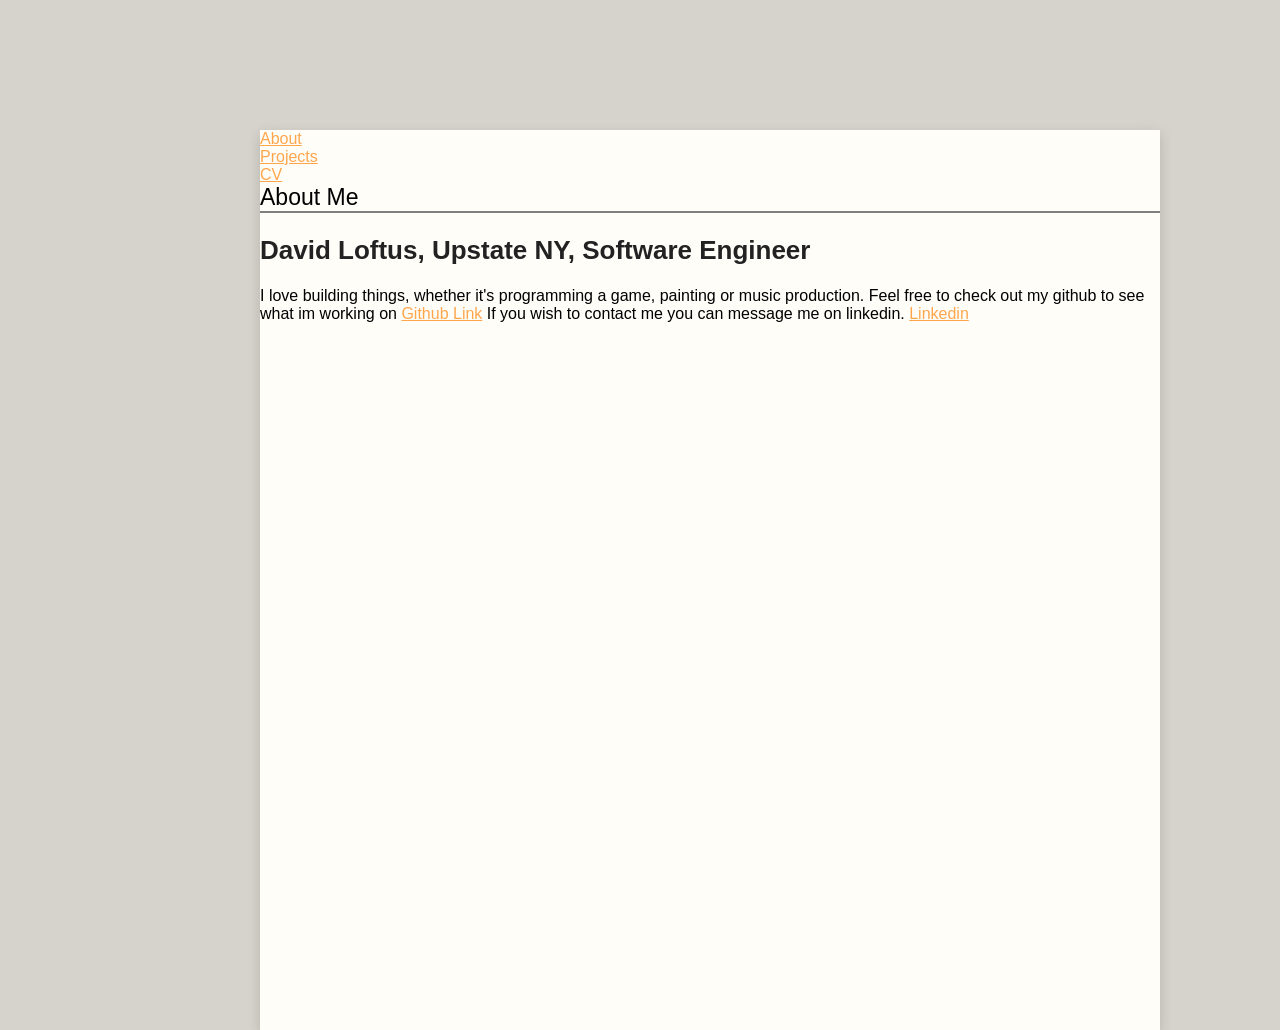
==== index.html @ c5fcebd1 "Update index.html" ====
<!DOCTYPE html>
<html lang="en">
    <head>
        <link rel="stylesheet" type="text/css" href="style.css">
        <meta charset="utf-8">
        <meta name="viewport" content="width=device-width">

        <title>About Me</title>
        <meta name ="description" content="My personal webpage">

    </head>
    <body>
        
        <div class ="bg_img1"></div>
        <div class ="bg_img2"></div>
        
        <div class = "container">
            <div class="top-links">
                <div class="link-box">
                    <a href="/">About</a>
                </div>

                <div class="link-box">
                    <a href="/writing/">Projects</a>
                </div>

                <div class="link-box">
                    <a href="/writing/cv">CV</a>
                </div>
        </div>
        <header>
            About Me
        </header>
            
        <article>
            <h1>David Loftus, Upstate NY, Software Engineer</h1>
            <p>I love building things, whether it's programming a game, painting or music production. 
            Feel free to check out my github to see what im working on <a href="https://github.com/Cordeo0">Github Link</a>
            If you wish to contact me you can message me on linkedin. <a href="https://linkedin.com/in/david-loftus-1219a8275">Linkedin</a>    
            </p>

        </article>
        </div>
    </body>
</html>
---- style.css ----
body {
  margin: 0 auto;
  
  width: 1400px;
  height: 400px;
  padding: 25px 10px 25px;
  font-family: "Helvetica", "Arial", sans-serif;
  justify-content: center;

  
  background-color: #d6d3cc;

  display: grid;
  row-gap: 5px;
  grid-template-columns: auto auto;
  grid-template-rows: 60px auto;
  grid-template-areas:
    "header nav"
    "ct ct"
}
.container {
  max-width: 900px;
  margin: 40px auto;
  background: #fffdf8;
  min-height: 100vh;
  padding: 50px, 60px;
  box-shadow: 0 4px 12px rgba(0,0,0,.15);
  
}

header {
  margin: 0px;
  font-size: 23px;
  
  grid-area: header;
  justify-self: left;
  align-self: end;
}
nav {
  font-size: 18px;
  letter-spacing: 1px;

  grid-area: nav;
  justify-self: right;
  align-self: end;
}
nav a {
  margin-left: 20px;

  text-align: right;
}
article {
  font-size: 16px;
  
  grid-area: ct;
  border-top: 2px solid gray;
}
a {
  color: #ffa64d;
}
h1, h2, strong {
  color: #222;
}
h1 {
  font-size: 26px;
}
h2 {
  
  font-size: 23px;
}


@media screen and (max-width: 430px) {
  body {
    grid-template-columns: auto;
    grid-template-rows: minmax(40px, auto) minmax(30px, auto) auto auto;
    grid-template-areas:
    "header"
    "nav"
    "ct"
  }
  header, nav {
    text-align: center;
    justify-self: center;
  }
  nav a {
    margin: 0 10px;
  }
}
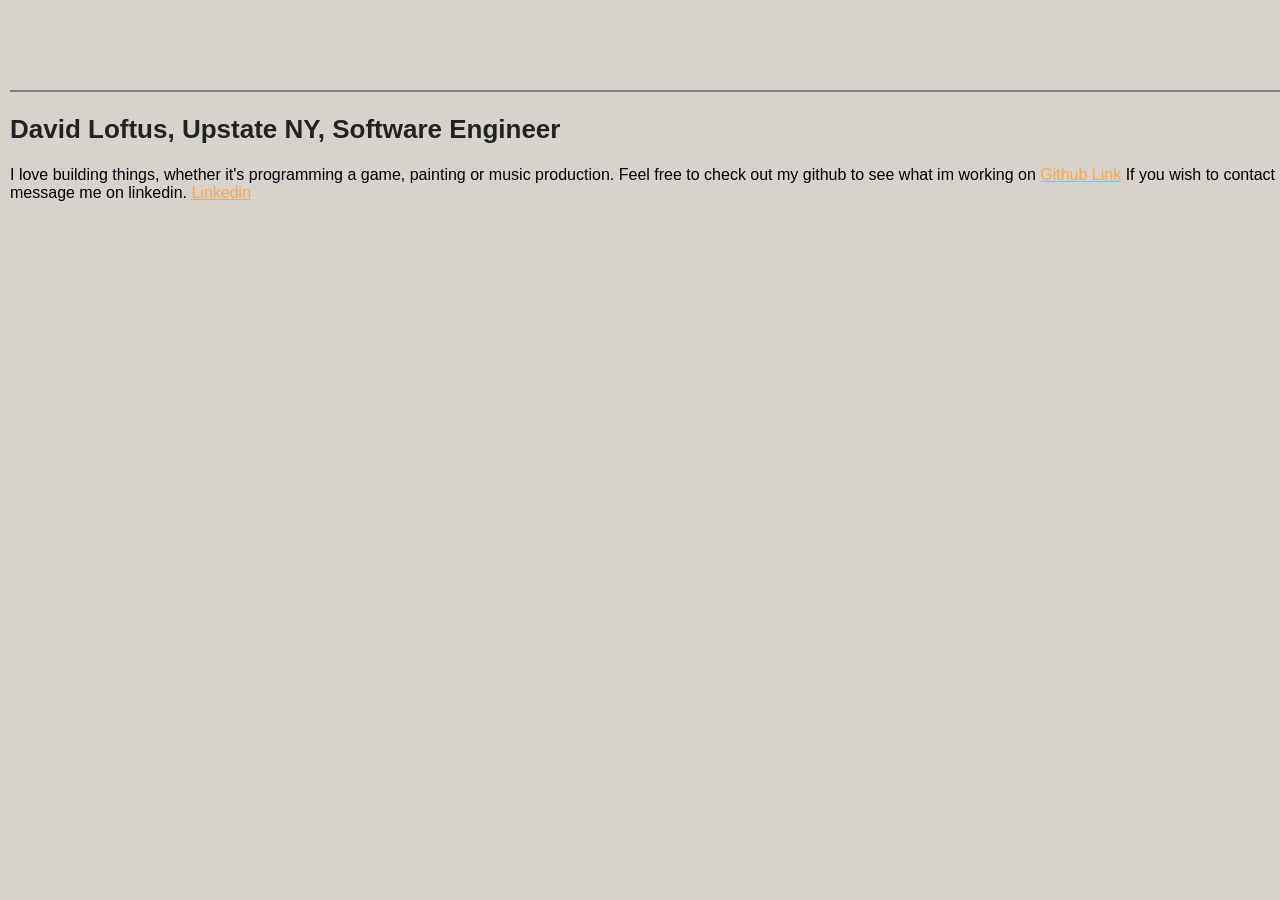
==== commit d36fb068: "Update index.html" ====
--- a/index.html
+++ b/index.html
@@ -14,23 +14,9 @@
         <div class ="bg_img1"></div>
         <div class ="bg_img2"></div>
         
-        <div class = "container">
-            <div class="top-links">
-                <div class="link-box">
-                    <a href="/">About</a>
-                </div>
-
-                <div class="link-box">
-                    <a href="/writing/">Projects</a>
-                </div>
-
-                <div class="link-box">
-                    <a href="/writing/cv">CV</a>
-                </div>
-        </div>
-        <header>
-            About Me
-        </header>
+       
+    
+        
             
         <article>
             <h1>David Loftus, Upstate NY, Software Engineer</h1>
--- a/style.css
+++ b/style.css
@@ -17,6 +17,18 @@
   grid-template-areas:
     "header nav"
     "ct ct"
+}
+.img1{
+  background-image: url('images/bg_img1.jpg')
+}
+.img2{
+  background-image: url('images/bg_img2.jpg')
+}
+.bg_image{
+  height: 100%;
+  background-position: center;
+  background-repeat: no-repeat;
+  background-size: cover;
 }
 .container {
   max-width: 900px;
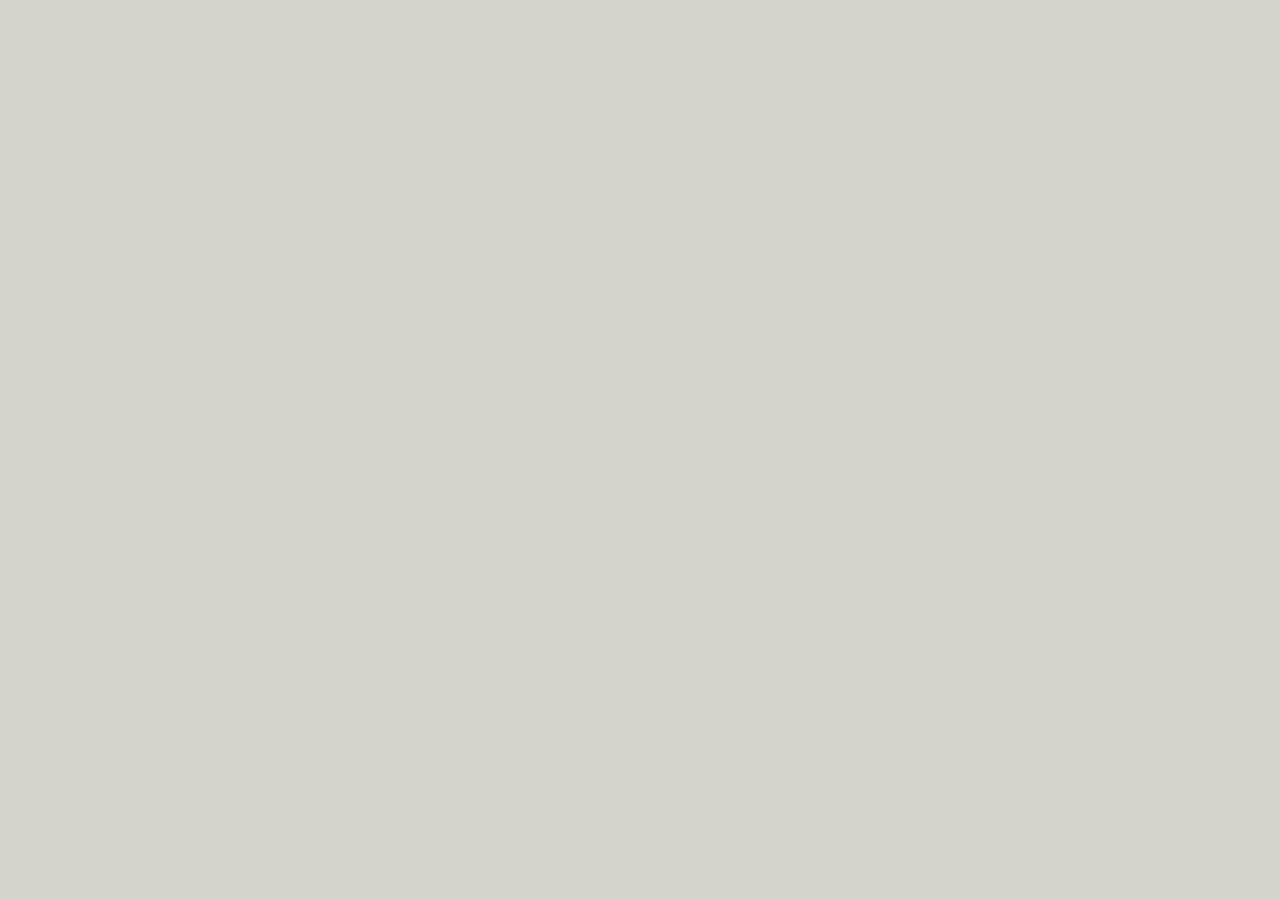
==== commit 34bf633f: "Update index.html" ====
--- a/index.html
+++ b/index.html
@@ -11,21 +11,14 @@
     </head>
     <body>
         
-        <div class ="bg_img1"></div>
-        <div class ="bg_img2"></div>
+        <div class ="bg_img bg_img1"></div>
+        <div class ="bg_img bg_img2"></div>
         
        
     
         
             
-        <article>
-            <h1>David Loftus, Upstate NY, Software Engineer</h1>
-            <p>I love building things, whether it's programming a game, painting or music production. 
-            Feel free to check out my github to see what im working on <a href="https://github.com/Cordeo0">Github Link</a>
-            If you wish to contact me you can message me on linkedin. <a href="https://linkedin.com/in/david-loftus-1219a8275">Linkedin</a>    
-            </p>
-
-        </article>
-        </div>
+        
+        
     </body>
 </html>
--- a/style.css
+++ b/style.css
@@ -7,16 +7,8 @@
   font-family: "Helvetica", "Arial", sans-serif;
   justify-content: center;
 
-  
   background-color: #d6d3cc;
 
-  display: grid;
-  row-gap: 5px;
-  grid-template-columns: auto auto;
-  grid-template-rows: 60px auto;
-  grid-template-areas:
-    "header nav"
-    "ct ct"
 }
 .img1{
   background-image: url('images/bg_img1.jpg')
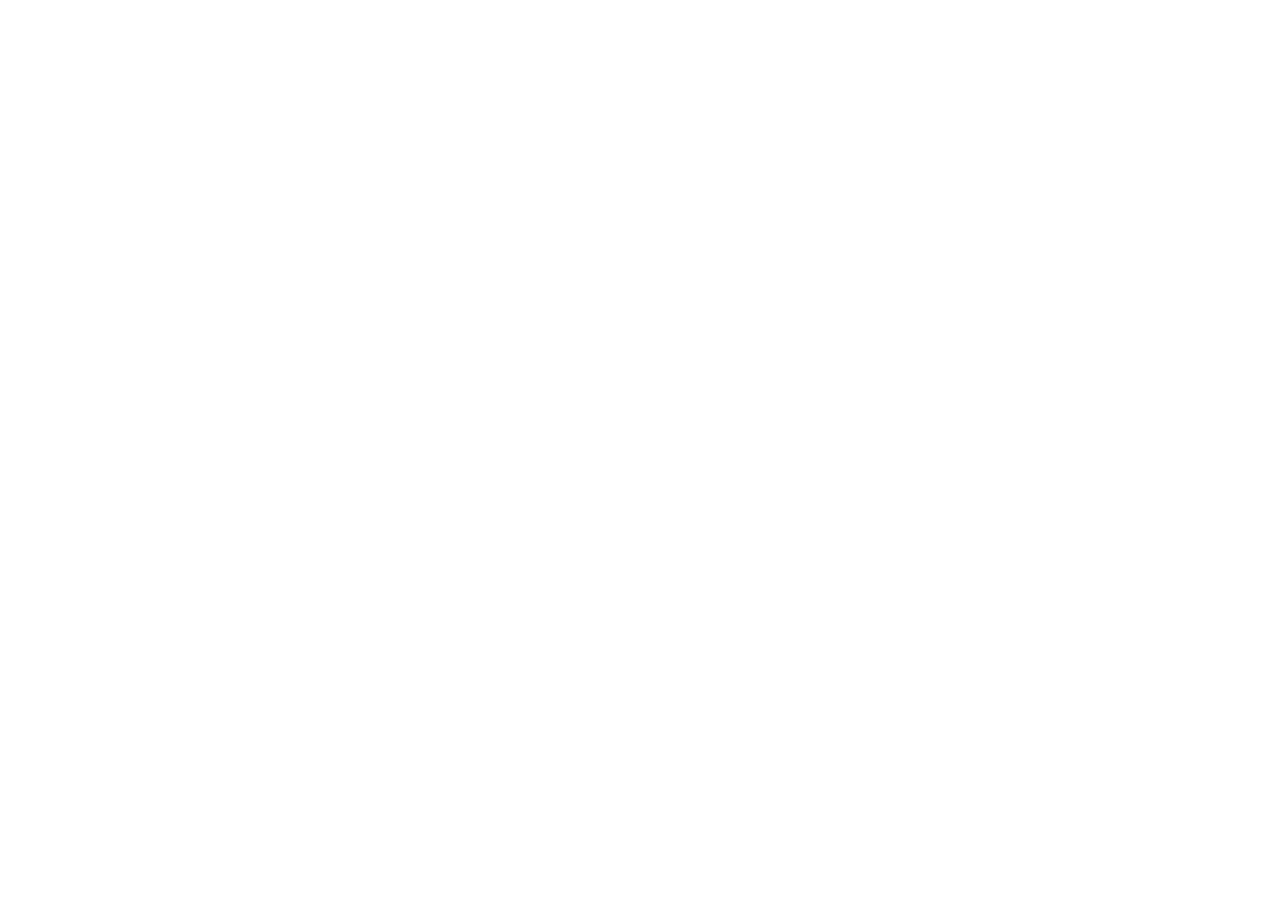
==== commit adf485fa: "Update index.html" ====
--- a/index.html
+++ b/index.html
@@ -11,8 +11,8 @@
     </head>
     <body>
         
-        <div class ="bg_img bg_img1"></div>
-        <div class ="bg_img bg_img2"></div>
+        <div class ="bg_img img1"></div>
+        <div class ="bg_img img2"></div>
         
        
     
--- a/style.css
+++ b/style.css
@@ -1,93 +1,17 @@
 body {
-  margin: 0 auto;
-  
-  width: 1400px;
-  height: 400px;
-  padding: 25px 10px 25px;
-  font-family: "Helvetica", "Arial", sans-serif;
-  justify-content: center;
-
-  background-color: #d6d3cc;
-
-}
-.img1{
-  background-image: url('images/bg_img1.jpg')
-}
-.img2{
-  background-image: url('images/bg_img2.jpg')
-}
-.bg_image{
-  height: 100%;
-  background-position: center;
-  background-repeat: no-repeat;
-  background-size: cover;
-}
-.container {
-  max-width: 900px;
-  margin: 40px auto;
-  background: #fffdf8;
-  min-height: 100vh;
-  padding: 50px, 60px;
-  box-shadow: 0 4px 12px rgba(0,0,0,.15);
-  
+    margin: 0;
+    font-family: Helvetica, Arial, sans-serif;
 }
 
-header {
-  margin: 0px;
-  font-size: 23px;
-  
-  grid-area: header;
-  justify-self: left;
-  align-self: end;
-}
-nav {
-  font-size: 18px;
-  letter-spacing: 1px;
+.bg_image {
+    width: 100%;
+    height: 400px;
 
-  grid-area: nav;
-  justify-self: right;
-  align-self: end;
-}
-nav a {
-  margin-left: 20px;
-
-  text-align: right;
-}
-article {
-  font-size: 16px;
-  
-  grid-area: ct;
-  border-top: 2px solid gray;
-}
-a {
-  color: #ffa64d;
-}
-h1, h2, strong {
-  color: #222;
-}
-h1 {
-  font-size: 26px;
-}
-h2 {
-  
-  font-size: 23px;
+    background-position: center;
+    background-repeat: no-repeat;
+    background-size: cover;
 }
 
-
-@media screen and (max-width: 430px) {
-  body {
-    grid-template-columns: auto;
-    grid-template-rows: minmax(40px, auto) minmax(30px, auto) auto auto;
-    grid-template-areas:
-    "header"
-    "nav"
-    "ct"
-  }
-  header, nav {
-    text-align: center;
-    justify-self: center;
-  }
-  nav a {
-    margin: 0 10px;
-  }
+.img1 {
+    background-image: url("images/bg_img1.jpg");
 }
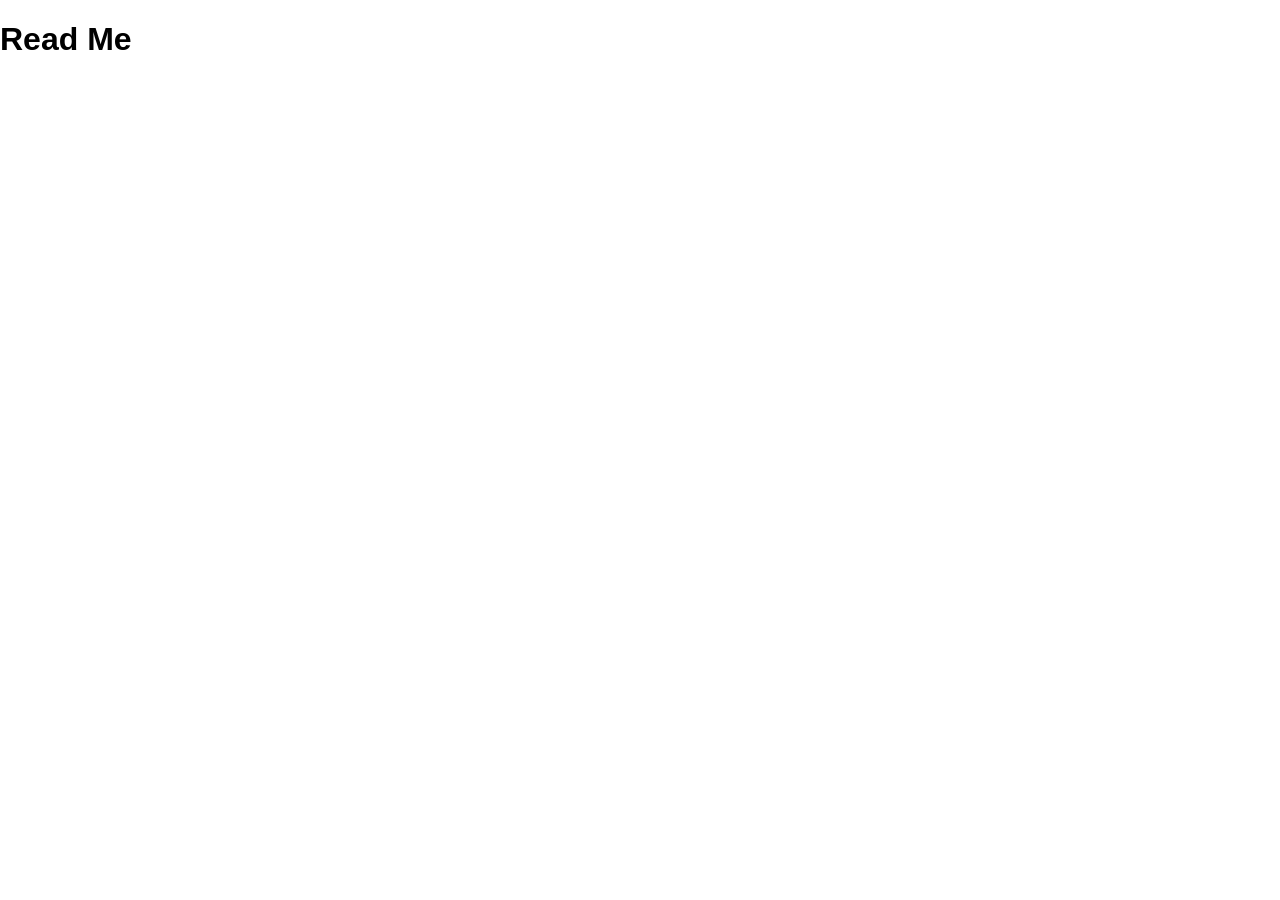
==== commit a691ff48: "Update index.html" ====
--- a/index.html
+++ b/index.html
@@ -13,9 +13,9 @@
         
         <div class ="bg_img img1"></div>
         <div class ="bg_img img2"></div>
-        
-       
-    
+        <div class ="text Wrapper">
+           <h1>Read Me</h1>
+        </div>
         
             
         
--- a/style.css
+++ b/style.css
@@ -3,9 +3,9 @@
     font-family: Helvetica, Arial, sans-serif;
 }
 
-.bg_image {
+.bg_img {
     width: 100%;
-    height: 400px;
+    height: 100%;
 
     background-position: center;
     background-repeat: no-repeat;
@@ -15,3 +15,6 @@
 .img1 {
     background-image: url("images/bg_img1.jpg");
 }
+.img2 {
+    background-image: url("images/bg_img2.jpg");
+}
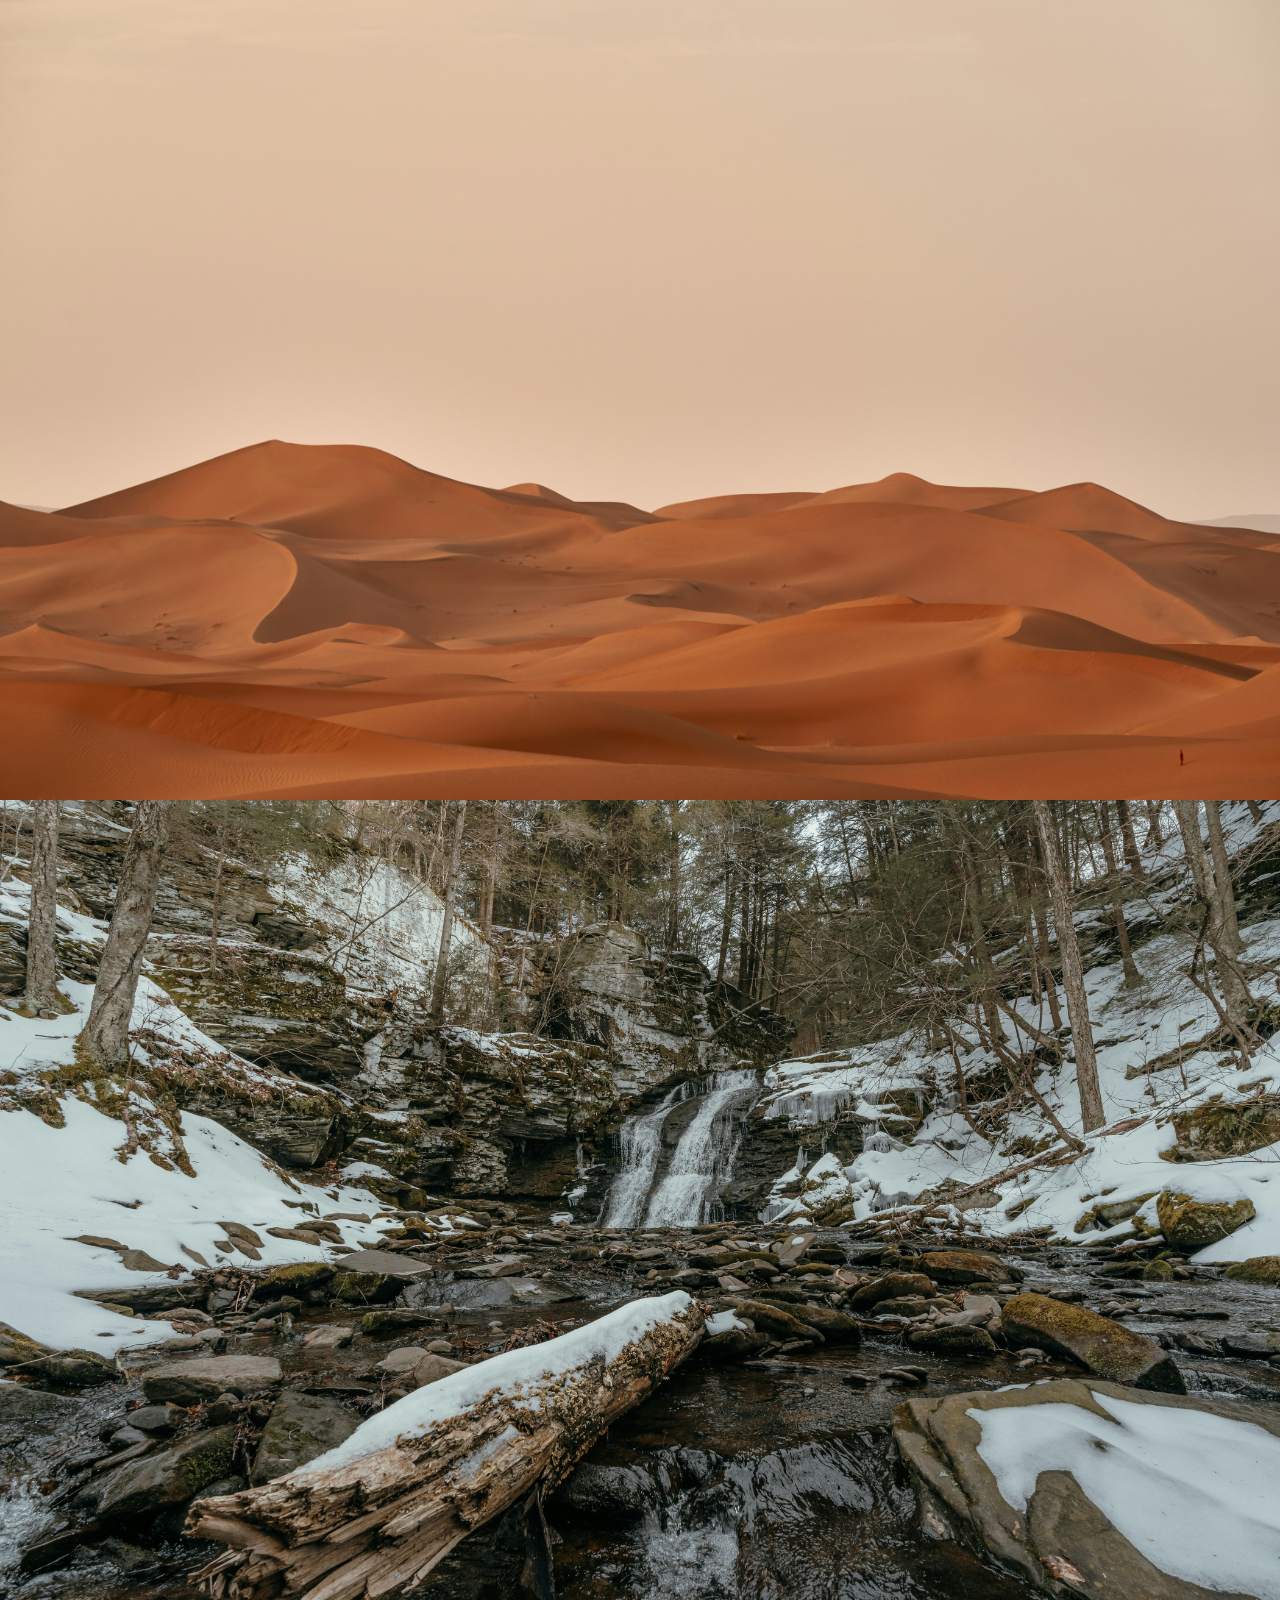
==== commit 3d46b496: "Update index.html" ====
--- a/index.html
+++ b/index.html
@@ -13,11 +13,10 @@
         
         <div class ="bg_img img1"></div>
         <div class ="bg_img img2"></div>
-        <div class ="text Wrapper">
-           <h1>Read Me</h1>
-        </div>
-        
-            
+        <div class ="bg_img img3"></div>
+        <div class ="bg_img img4"></div>
+        <div class ="bg_img img5"></div>
+        <div class ="bg_img img6"></div>
         
         
     </body>
--- a/style.css
+++ b/style.css
@@ -5,8 +5,8 @@
 
 .bg_img {
     width: 100%;
-    height: 100%;
-
+    min-height: 800px;
+    max-height: 1000px;
     background-position: center;
     background-repeat: no-repeat;
     background-size: cover;
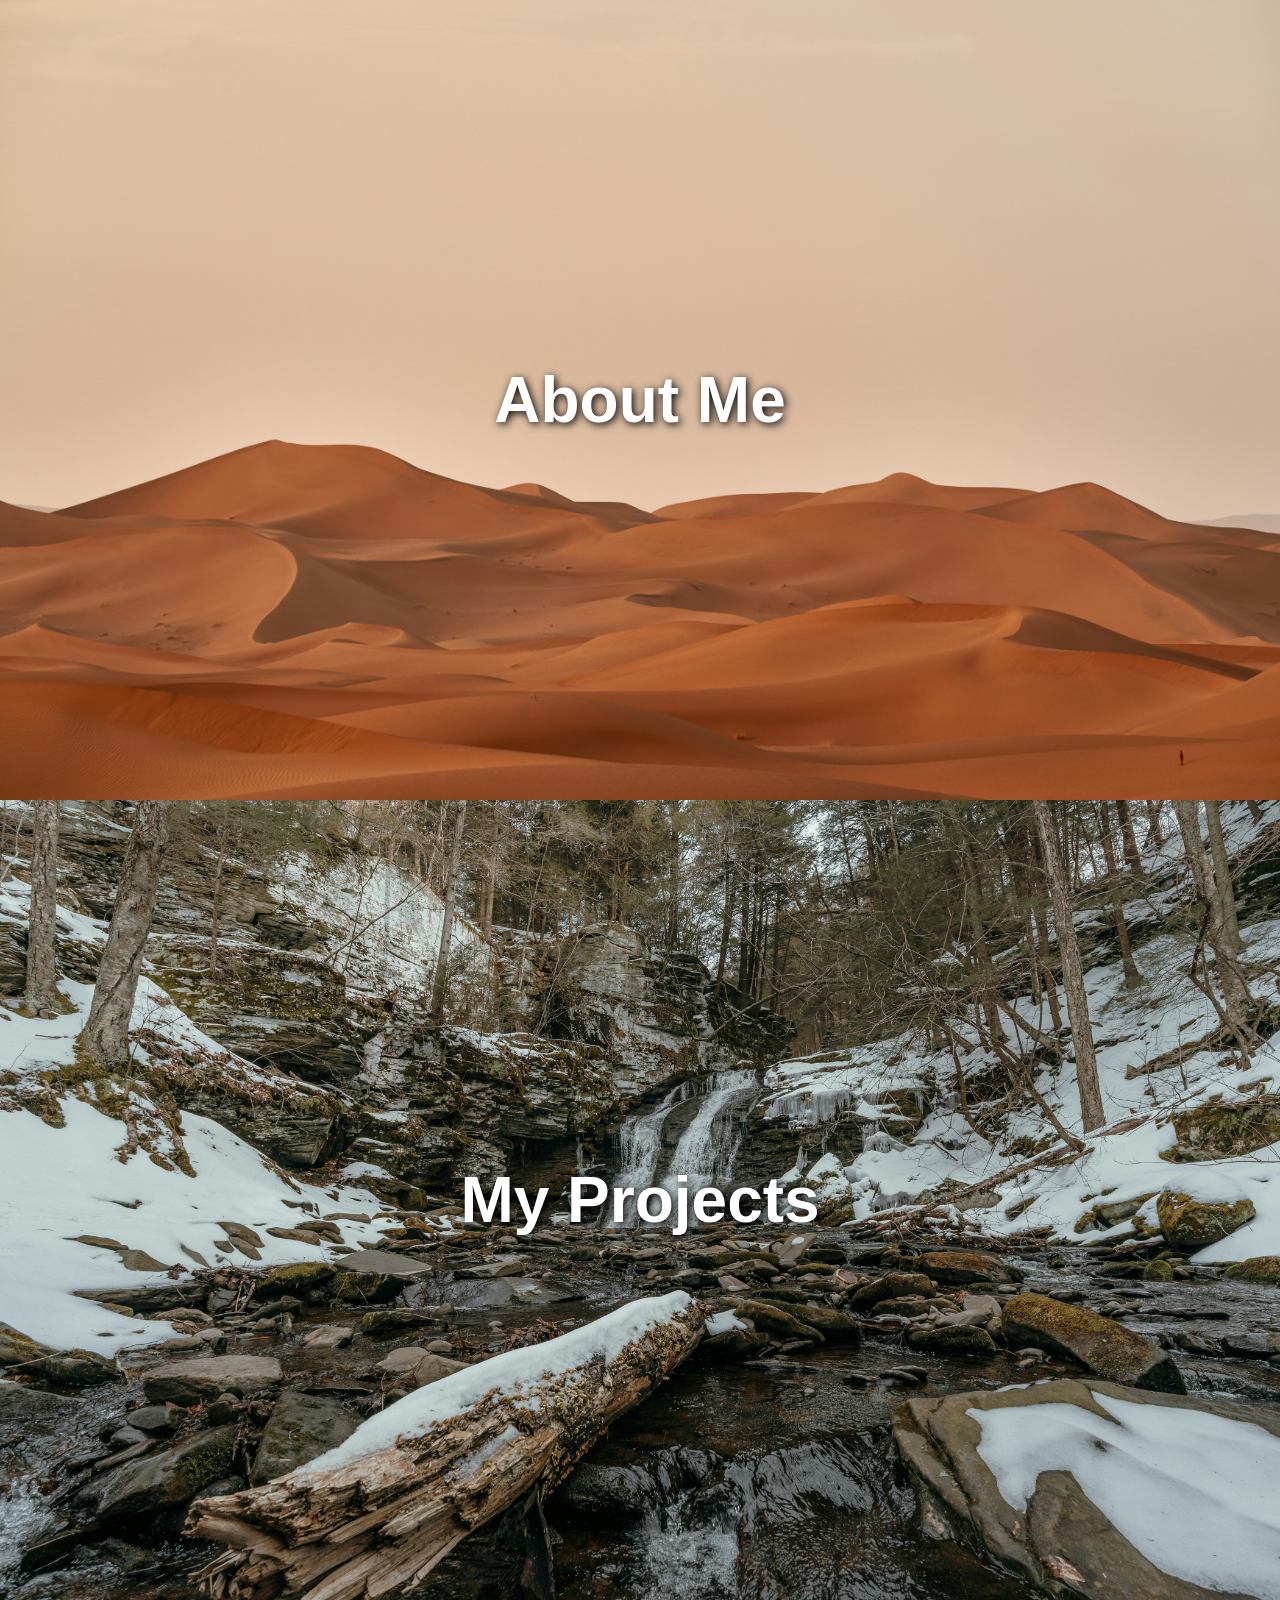
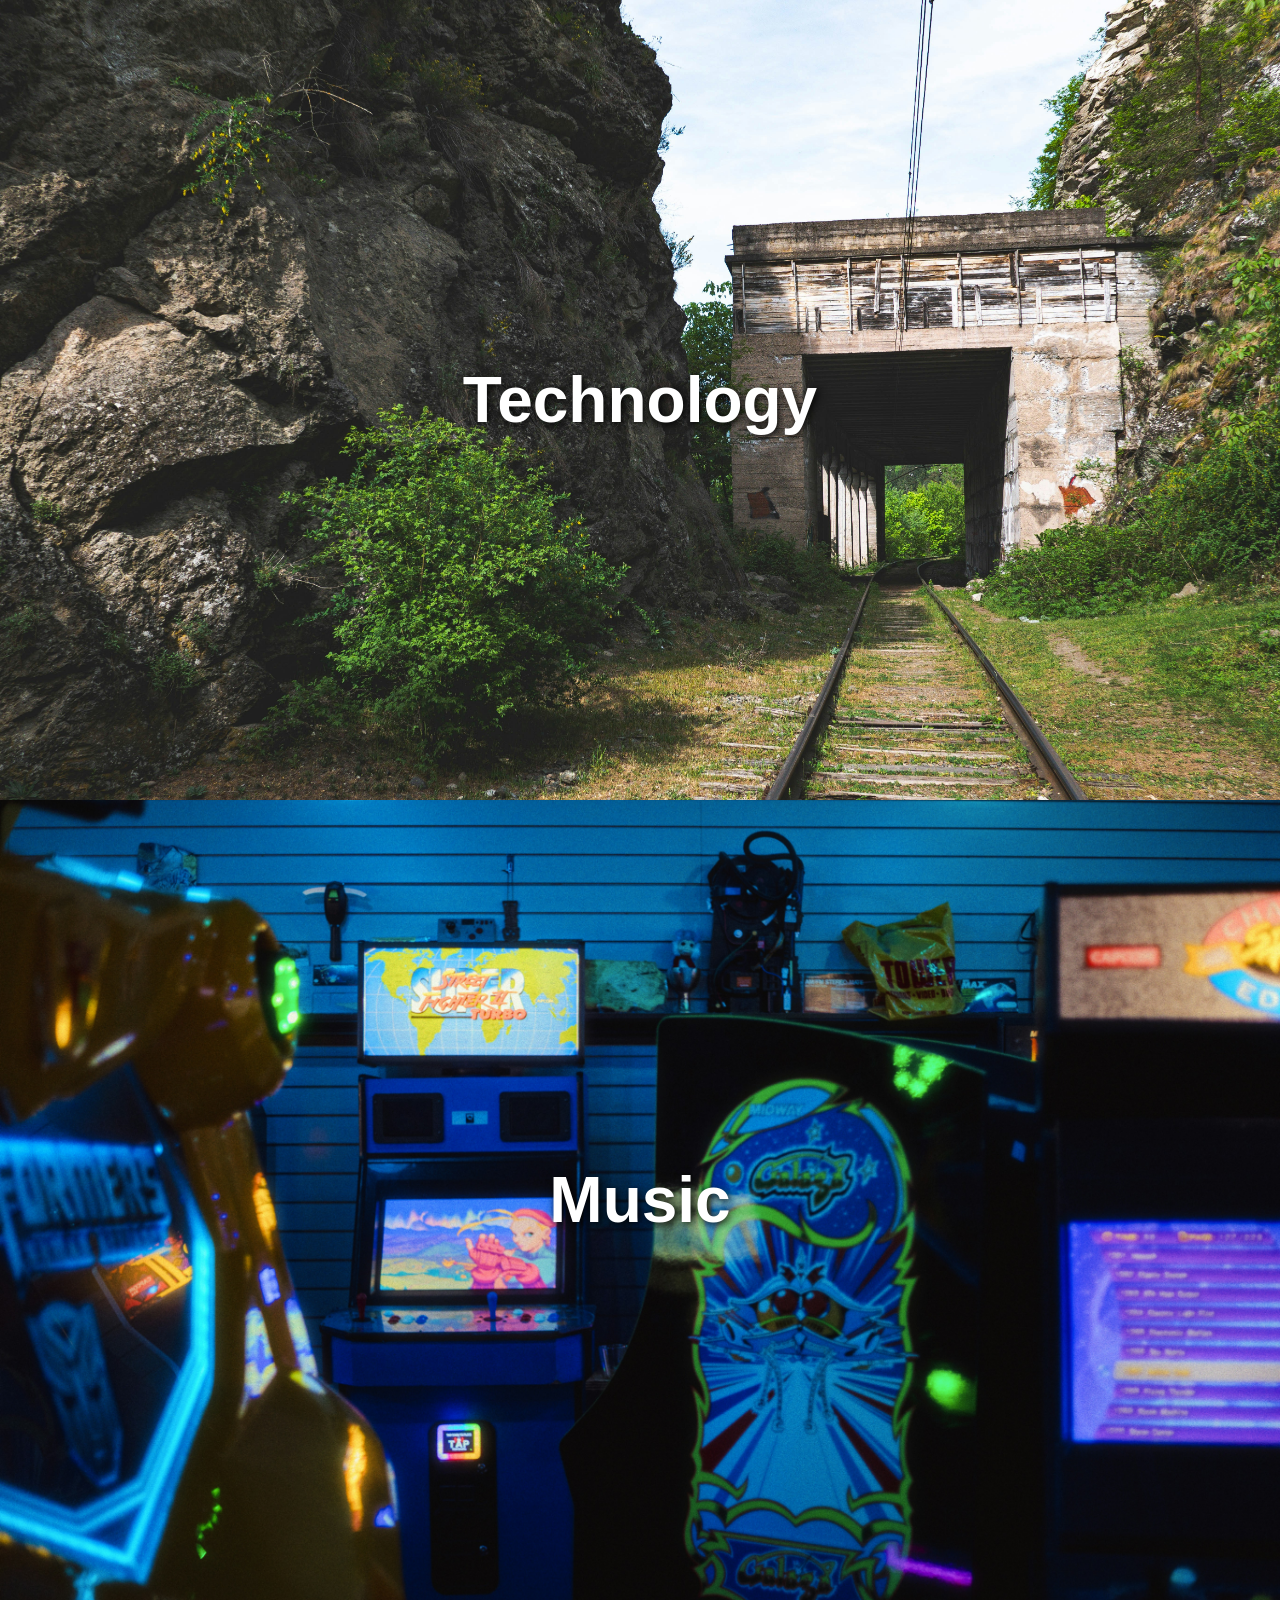
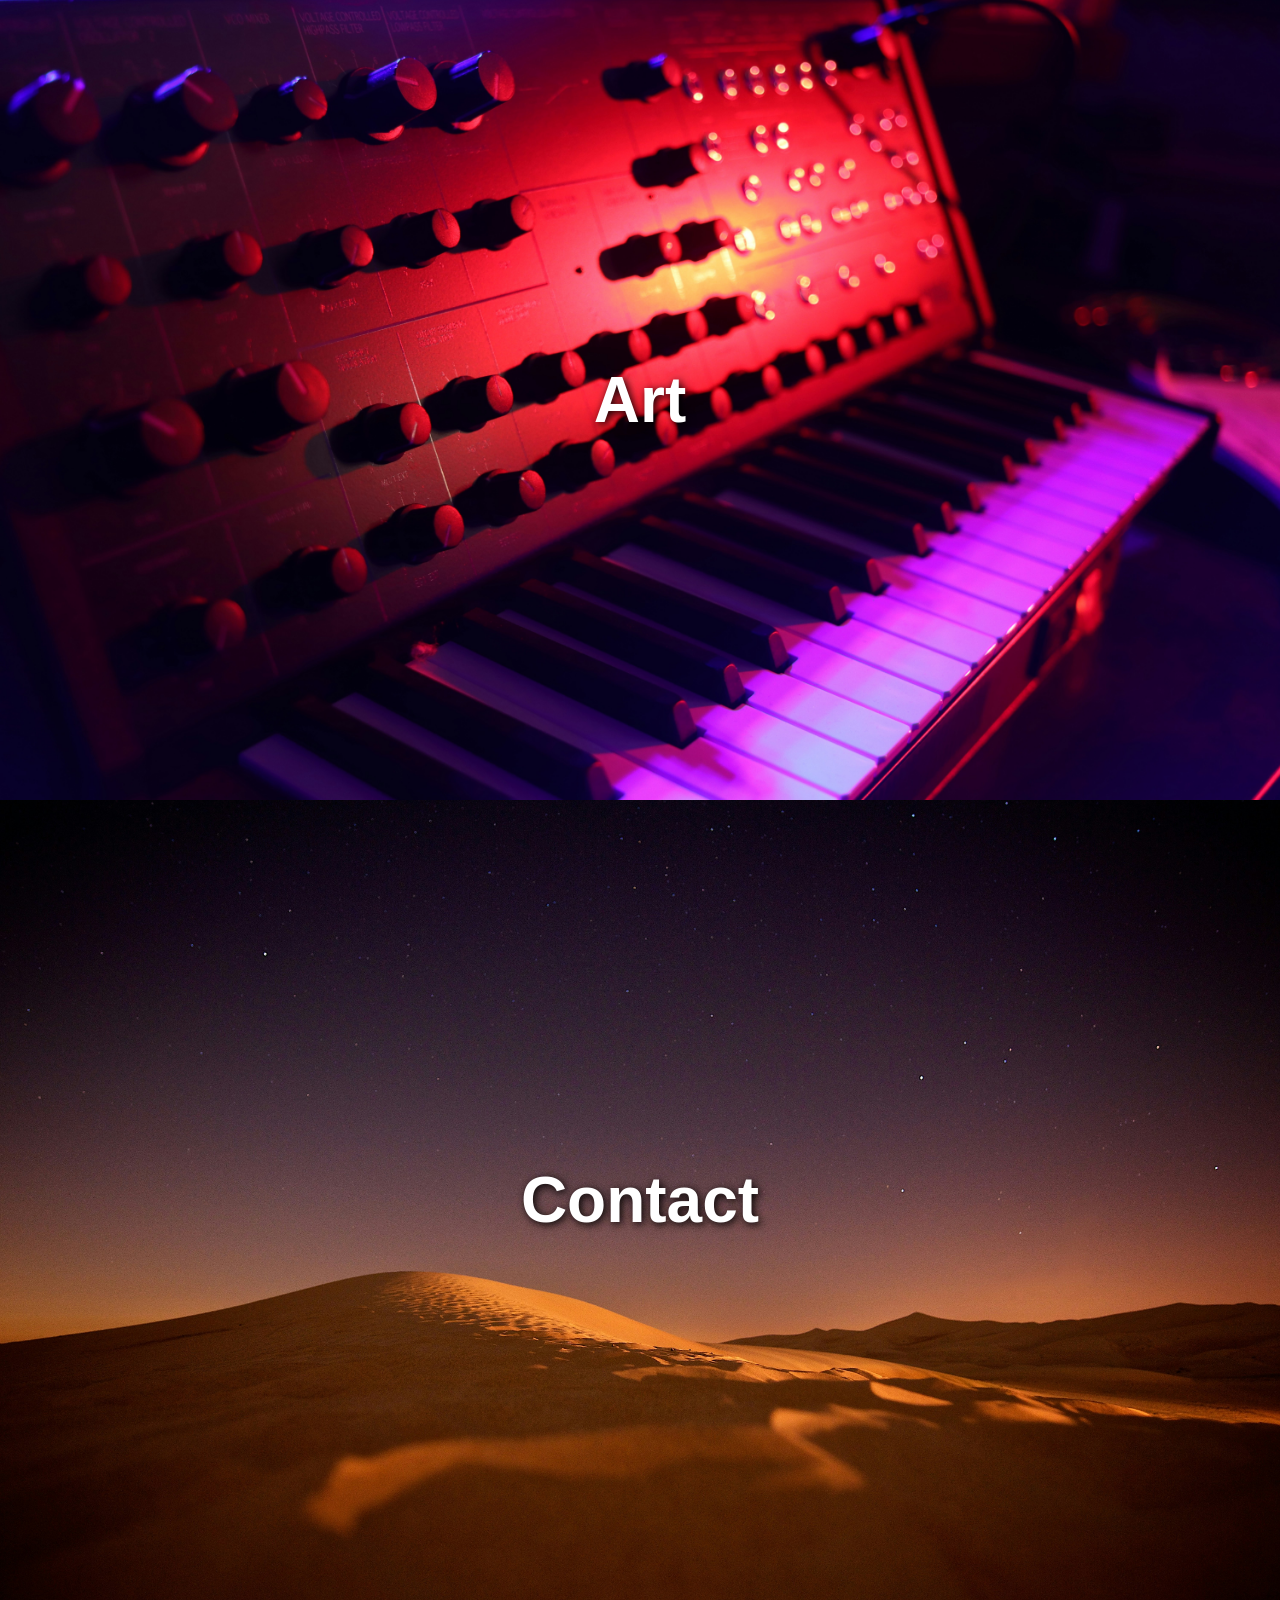
==== commit 6e7cc62e: "Update index.html" ====
--- a/index.html
+++ b/index.html
@@ -11,12 +11,24 @@
     </head>
     <body>
         
-        <div class ="bg_img img1"></div>
-        <div class ="bg_img img2"></div>
-        <div class ="bg_img img3"></div>
-        <div class ="bg_img img4"></div>
-        <div class ="bg_img img5"></div>
-        <div class ="bg_img img6"></div>
+        <div class ="bg_img img1">
+            <div class="image_text">About Me</div>
+        </div>
+        <div class ="bg_img img2">
+            <div class="image_text">My Projects</div>
+        </div>
+        <div class ="bg_img img3">
+            <div class="image_text">Technology</div>
+        </div>
+        <div class ="bg_img img4">
+            <div class="image_text">Music</div>
+        </div>
+        <div class ="bg_img img5">
+            <div class="image_text">Art</div>
+        </div>
+        <div class ="bg_img img6">
+            <div class="image_text">Contact</div>
+        </div>
         
         
     </body>
--- a/style.css
+++ b/style.css
@@ -10,6 +10,9 @@
     background-position: center;
     background-repeat: no-repeat;
     background-size: cover;
+    display: flex;
+    justify-content: center;
+    align-items: center;
 }
 
 .img1 {
@@ -18,3 +21,23 @@
 .img2 {
     background-image: url("images/bg_img2.jpg");
 }
+.img3 {
+    background-image: url("images/bg_img3.jpg");
+}
+.img4 {
+    background-image: url("images/bg_img4.jpg");
+}
+.img5 {
+    background-image: url("images/bg_img5.jpg");
+}
+.img6 {
+    background-image: url("images/bg_img6.jpg");
+}
+.image_text {
+    color: white;
+    font-size: 4rem;
+    font-weight: bold;
+    text-align: center;
+
+    text-shadow: 2px 2px 8px black;
+}
